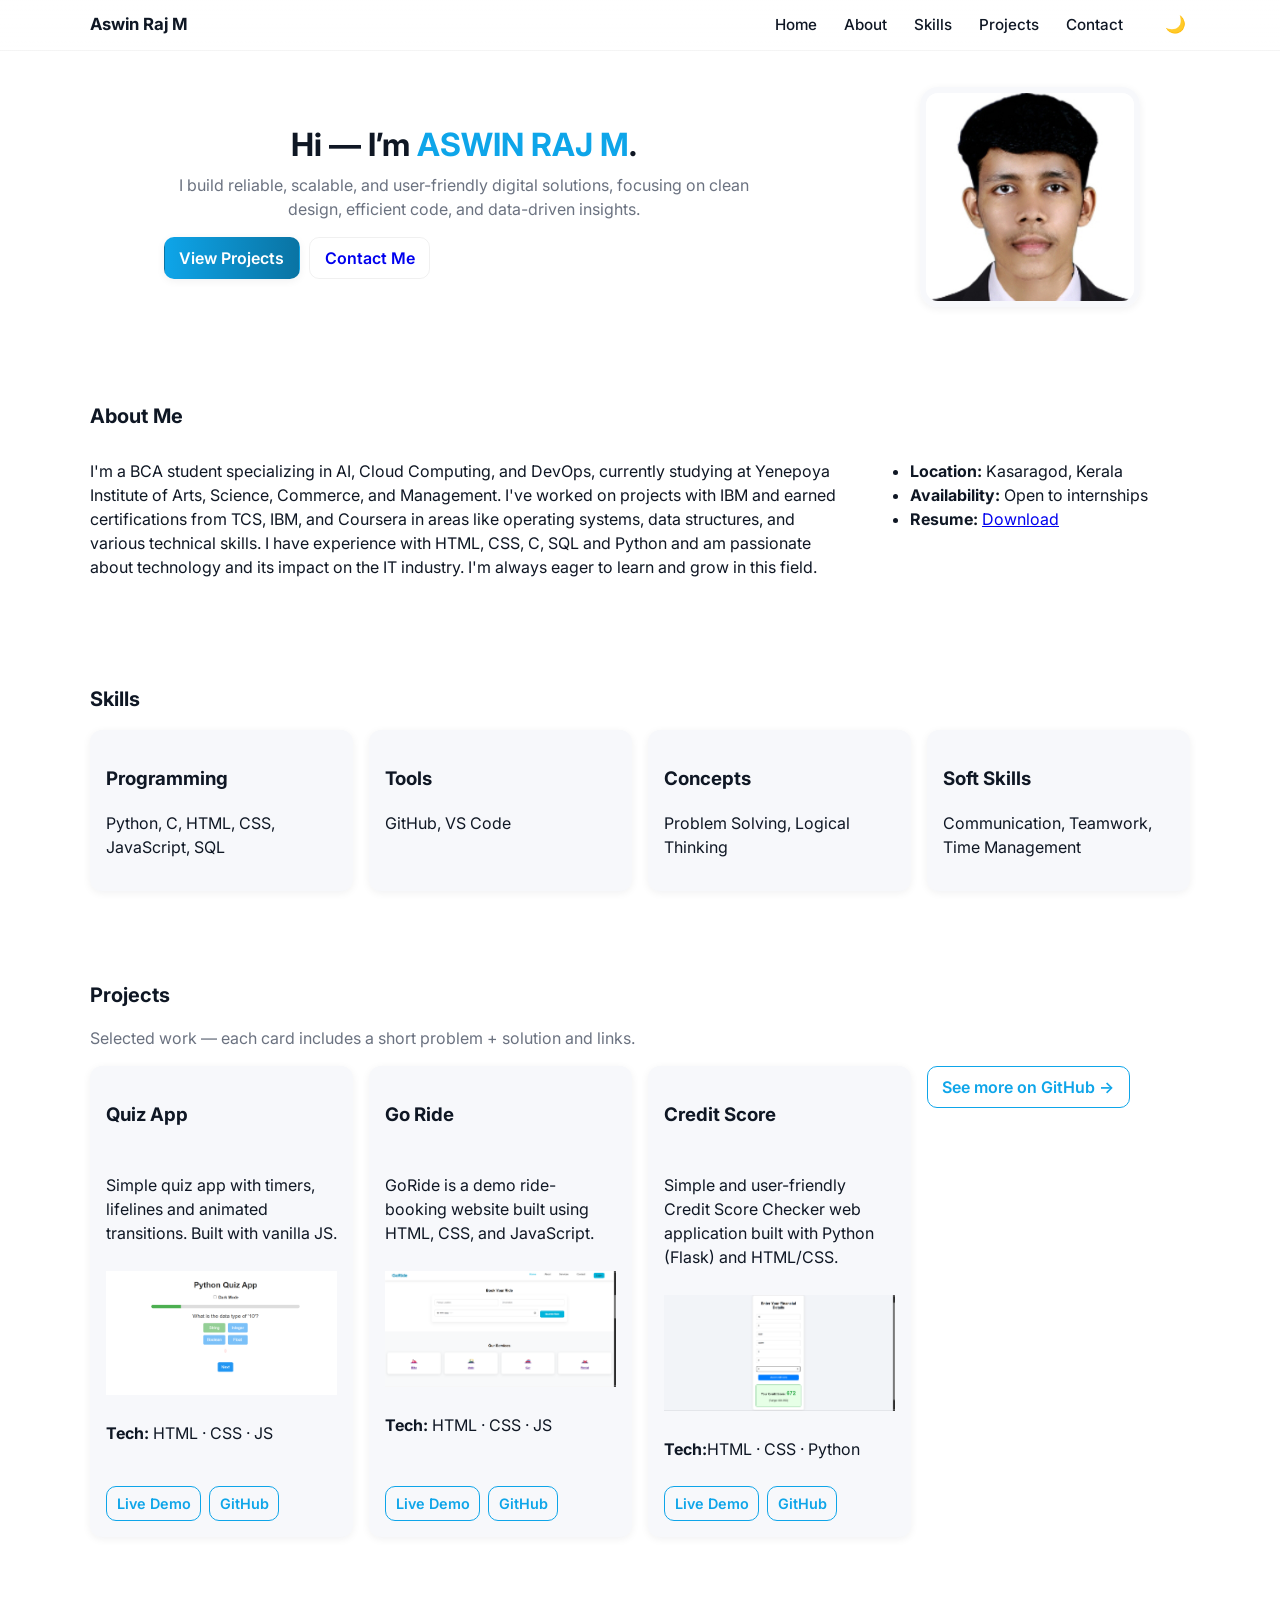
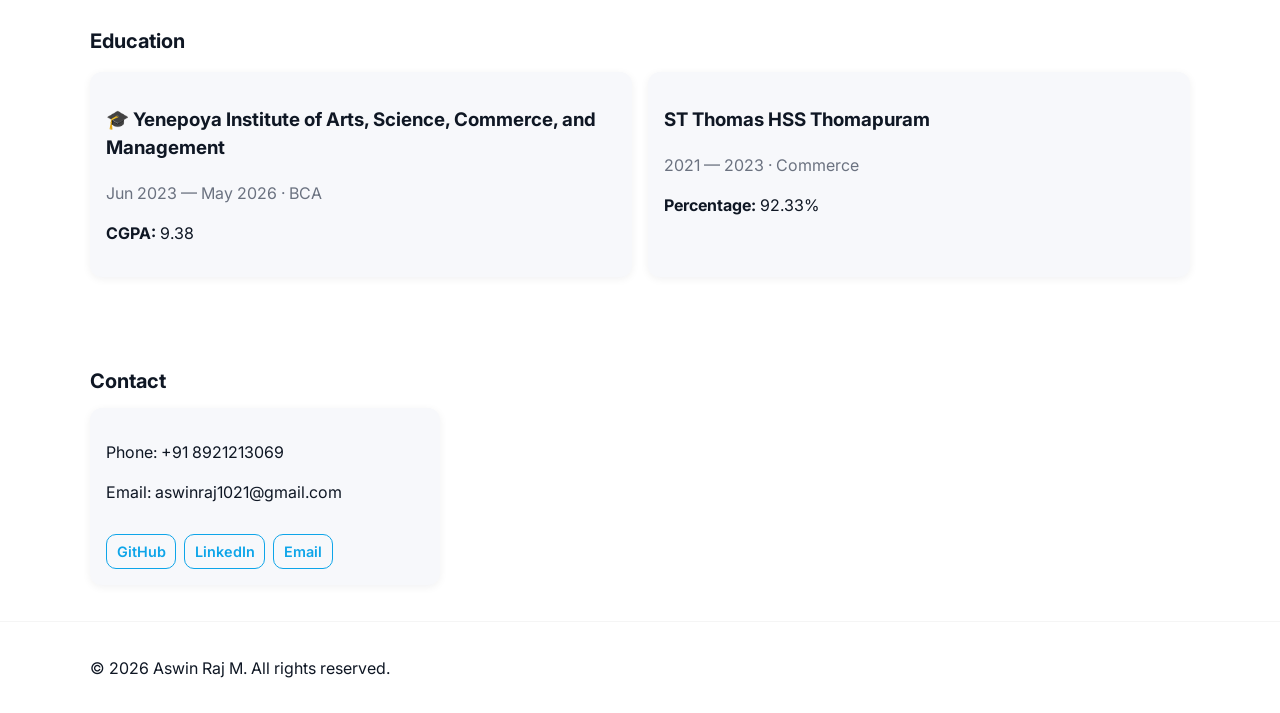
==== index.html @ d3a64cbe "Add files via upload" ====
<!doctype html>
<html lang="en">
<head>
  <meta charset="utf-8" />
  <meta name="viewport" content="width=device-width,initial-scale=1" />
  <meta name="description" content="Personal portfolio of [YOUR NAME] — Web Developer. Projects, skills, and contact." />
  <title>Aswin Raj M — Technology Enthusiast</title>

  <!-- Google Font (optional) -->
  <link href="https://fonts.googleapis.com/css2?family=Inter:wght@300;400;600;700&display=swap" rel="stylesheet">

  <!-- Stylesheet -->
  <link rel="stylesheet" href="style.css">

  <!-- SEO/Open Graph (replace placeholders) -->
  <meta property="og:title" content="[YOUR NAME] — Web Developer" />
  <meta property="og:description" content="Portfolio — Web Developer. Projects, skills, contact." />
  <meta property="og:type" content="website" />
</head>
<body class="light">

  <!-- =============================
       Header / Navigation (sticky)
       ============================= -->
  <header class="site-header" role="banner">
    <div class="container header-inner">
      <a class="brand" href="#home" aria-label="Homepage">
        <!-- Replace text with logo image if you want -->
        <strong>Aswin Raj M</strong>
      </a>

      <nav class="nav" role="navigation" aria-label="Main Navigation">
        <button id="mobile-toggle" class="mobile-toggle" aria-controls="primary-menu" aria-expanded="false" aria-label="Toggle menu">
          <span class="hamburger"></span>
        </button>

        <ul id="primary-menu" class="nav-list">
          <li><a class="nav-link" href="#home">Home</a></li>
          <li><a class="nav-link" href="#about">About</a></li>
          <li><a class="nav-link" href="#skills">Skills</a></li>
          <li><a class="nav-link" href="#projects">Projects</a></li>
          <li><a class="nav-link" href="#contact">Contact</a></li>
        </ul>
      </nav>

      <div class="header-actions">
        <button id="theme-toggle" class="btn-icon" aria-pressed="false" aria-label="Toggle dark mode">🌙</button>
        
      </div>
    </div>
  </header>

  <!-- =================
       Hero / Home
       ================= -->
  <main>
    <section id="home" class="hero section center">
      <div class="container hero-content">
        <div class="hero-text reveal">
          <h1 class="hero-title">Hi — I’m <span class="accent">ASWIN RAJ M</span>.</h1>
          <p class="hero-sub">I build reliable, scalable, and user-friendly digital solutions, focusing on clean design, efficient code, and data-driven insights.</p>
          <div class="hero-ctas">
            <a class="btn btn-primary" href="#projects">View Projects</a>
            <a class="btn btn-ghost" href="#contact">Contact Me</a>
          </div>
        </div>

        <div class="hero-media reveal">
          <!-- Optional profile image — replace src or comment out -->
          <img class="profile-photo" src="profile.jpg" alt="Aswin profile photo">
        </div>
      </div>
    </section>

    <!-- =================
         About
         ================= -->
    <section id="about" class="section container">
      <div class="section-inner">
        <h2 class="section-title reveal">About Me</h2>
        <div class="about-grid">
          <div class="about-text reveal">
            
            <p>I'm a BCA student specializing in AI, Cloud Computing, and DevOps,
currently studying at Yenepoya Institute of Arts, Science, Commerce, and
Management. I've worked on projects with IBM and earned certifications
from TCS, IBM, and Coursera in areas like operating systems, data
structures, and various technical skills. I have experience with HTML, CSS, C, SQL and
Python and am passionate about technology and its impact on the IT
industry. I'm always eager to learn and grow in this field.</p>
          
          </div>

          <aside class="about-meta reveal" aria-hidden="false">
            <ul class="meta-list">
              <li><strong>Location:</strong> Kasaragod, Kerala</li>
              <li><strong>Availability:</strong> Open to internships </li>
              <li><strong>Resume:</strong> <a href="Aswin-Resume.pdf" download>Download</a></li>
            </ul>
          </aside>
        </div>
      </div>
    </section>

    <!-- =================
         Skills
         ================= -->
    <section id="skills" class="section container">
      <h2 class="section-title reveal">Skills</h2>
      <div class="skills-grid">
        <div class="skill-card reveal" aria-label="Frontend skills">
          <h3>Programming</h3>
          <p>Python, C, HTML, CSS, JavaScript, SQL</p>
        </div>

        <div class="skill-card reveal">
          <h3>Tools</h3>
          <p>GitHub, VS Code</p>
        </div>

        <div class="skill-card reveal">
          <h3>Concepts</h3>
          <p>Problem Solving, Logical Thinking</p>
        </div>



        <div class="skill-card reveal">
          <h3>Soft Skills</h3>
          <p>Communication, Teamwork, Time Management</p>
        </div>
      </div>
    </section>

    <!-- =================
         Projects
         ================= -->
    <section id="projects" class="section container">
      <h2 class="section-title reveal">Projects</h2>
      <p class="muted reveal">Selected work — each card includes a short problem + solution and links.</p>

      <div class="projects-grid">
        <!-- Project card (copy as needed) -->
        <article class="project-card reveal">
          <h3 class="project-title">Quiz App</h3>
          <p class="project-desc">Simple quiz app with timers, lifelines and animated transitions. Built with vanilla JS.</p>
          <img src="quiz.png" class="project-img">
          <p class="project-tech"><strong>Tech:</strong> HTML · CSS · JS</p>
          <div class="project-links">
<a class="btn btn-sm btn-outline" href="https://aswinn47.github.io/Quiz-App">Live Demo</a>
            <a class="btn btn-sm btn-outline" href="https://github.com/aswinn47/Quiz-App" target="_blank" rel="noopener">GitHub</a>
          </div>
        </article>

        <article class="project-card reveal">
          <h3 class="project-title">Go Ride</h3>
          <p class="project-desc">GoRide is a demo ride-booking website built using HTML, CSS, and JavaScript.</p>
                    <img src="ride.png" class="project-img">

          <p class="project-tech"><strong>Tech:</strong> HTML · CSS · JS</p>
          <div class="project-links">
<a class="btn btn-sm btn-outline" href="https://aswinn47.github.io/Go-Ride">Live Demo</a>
            <a class="btn btn-sm btn-outline" href="https://github.com/aswinn47/Go-Ride" target="_blank" rel="noopener">GitHub</a>
          </div>
        </article>

        <article class="project-card reveal">
          <h3 class="project-title">Credit Score</h3>
          <p class="project-desc">Simple and user-friendly Credit Score Checker web application built with Python (Flask) and HTML/CSS.</p>
                    <img src="credit.png" class="project-img">

          <p class="project-tech"><strong>Tech:</strong>HTML · CSS · Python</p>
          <div class="project-links">
<a class="btn btn-sm btn-outline" href="https://credit-score-pq7e.onrender.com/">Live Demo</a>
            <a class="btn btn-sm btn-outline" href="https://github.com/aswinn47/Credit-Score" target="_blank" rel="noopener">GitHub</a>
          </div>
        </article>



      

      <div class="more-projects reveal">
        <a class="btn btn-outline" href="https://github.com/aswinn47">See more on GitHub →</a>
      </div>
    </section>

    <!-- =================
         Experience / Education (optional)
         ================= -->
<section id="experience" class="section container">
  <h2 class="section-title reveal">Education</h2>

  <div class="education-grid">

    <!-- College Card -->
    <div class="education-card reveal">
<h3>🎓 Yenepoya Institute of Arts, Science, Commerce, and Management</h3>
      <p class="muted">Jun 2023 — May 2026 · BCA</p>
      <p><strong>CGPA:</strong> 9.38</p>
    </div>

    <!-- School Card -->
    <div class="education-card reveal">
      <h3>ST Thomas HSS Thomapuram</h3>
      <p class="muted">2021 — 2023 · Commerce</p>
      <p><strong>Percentage:</strong> 92.33%</p>
    </div>

  </div>
</section>


    <!-- =================
         Contact
         ================= -->
         
<section id="contact" class="section container">
  <h2 class="section-title reveal">Contact</h2>

  <!-- ADD THIS DIV -->
  <div class="contact-wrapper">
    
    <aside class="contact-info reveal" aria-label="Contact information">
      <p>Phone: +91 8921213069</p>
      <p>Email: aswinraj1021@gmail.com</p>
<br>
<div class="socials">
  <a class="btn btn-sm btn-outline" href="https://github.com/Aswinn47">GitHub</a>
  <a class="btn btn-sm btn-outline" href="https://www.linkedin.com/in/aswinraj21">LinkedIn</a>
  <a class="btn btn-sm btn-outline" href="mailto:aswinraj1021@gmail.com">Email</a>
</div>

    </aside>

  </div> <!-- END contact-wrapper -->
</section>

  </main>

  <!-- =================
       Footer
       ================= -->
  <footer class="site-footer">
    <div class="container footer-inner">
      <p>© <span id="year"></span> Aswin Raj M. All rights reserved.</p>
    </div>
  </footer>

  <!-- Scripts -->
  <script src="script.js" defer></script>
</body>
</html>
---- style.css ----
/* ===========================================
   Basic reset, typography, and layout vars
   =========================================== */

:root{
  --bg: #ffffff;
  --panel: #f7f8fb;
  --text: #0f1724;
  --muted: #6b7280;
  --accent: #0ea5e9; /* primary accent color — change here */
  --glass: rgba(255,255,255,0.6);
  --radius: 12px;
  --shadow-sm: 0 2px 8px rgba(15,23,36,0.06);
  --max-width: 1100px;
  --gap: 1.25rem;
  --transition: 320ms cubic-bezier(.2,.9,.3,1);
  --focus: 3px solid color-mix(in srgb, var(--accent) 30%, #000 0%);
  font-family: 'Inter', system-ui, -apple-system, 'Segoe UI', Roboto, 'Helvetica Neue', Arial;
  font-size: 16px;
  color-scheme: light;
}

/* dark theme overrides */
body.dark{
  --bg: #0b1220;
  --panel: #07101a;
  --text: #e6eef6;
  --muted: #9aa7b6;
  --glass: rgba(255,255,255,0.03);
  --shadow-sm: 0 6px 18px rgba(2,6,23,0.6);
  color-scheme: dark;
}

* { box-sizing: border-box; }
html,body { height:100%; }
body {
  margin:0;
  background: var(--bg);
  color:var(--text);
  -webkit-font-smoothing:antialiased;
  -moz-osx-font-smoothing:grayscale;
  scroll-behavior:smooth; /* simple smooth scroll */
  line-height:1.5;
}

/* Panels */
.skill-card,
.project-card,
.contact-form-card {
  background: var(--panel);
}

/* Smooth transitions on cards and buttons */
.skill-card,
.project-card,
.btn,
.btn-outline {
  transition: var(--transition);
}


/* Container */
.container {
  width:calc(100% - 2.5rem);
  max-width:var(--max-width);
  margin:0 auto;
}

/* Header */
.site-header {
  width:100%;
  position:sticky;
  top:0;
  z-index:60;
  backdrop-filter: blur(6px);
  background: linear-gradient(180deg, rgba(255,255,255,0.7), rgba(255,255,255,0.55));
  border-bottom: 1px solid rgba(0,0,0,0.04);
}

body.dark .site-header {
  background: linear-gradient(180deg, rgba(7,16,26,0.75), rgba(7,16,26,0.6));
  border-bottom-color: rgba(255,255,255,0.04);
}

.header-inner {
  display:flex;
  align-items:center;
  gap:var(--gap);
  padding:0.65rem 0;
}

/* Brand */
.brand { text-decoration:none; color:var(--text); font-weight:700; font-size:1.05rem; }

/* Nav */
.nav { margin-left:auto; display:flex; align-items:center; gap:1rem; }
.nav-list { display:flex; gap:0.5rem; list-style:none; margin:0; padding:0; }
.nav-list a { text-decoration:none; color:var(--text); padding:0.45rem 0.6rem; border-radius:8px; font-weight:500; font-size:0.95rem; }
.nav-list a:focus, .nav-list a:hover { background:var(--panel); outline:none; box-shadow:var(--shadow-sm); transform:translateY(-1px); transition:var(--transition); }
body.dark .nav-list a:hover { background: rgba(255,255,255,0.02); }

/* Header actions */
.header-actions { display:flex; gap:0.5rem; align-items:center; margin-left:0.5rem; }
.btn { display:inline-block; padding:0.5rem 0.9rem; border-radius:10px; text-decoration:none; font-weight:600; border:1px solid transparent; cursor:pointer; background:transparent; }
.btn-primary { background:linear-gradient(90deg,var(--accent), color-mix(in srgb,var(--accent) 70%, black)); color:white; box-shadow:var(--shadow-sm); }
.btn-ghost { border:1px solid rgba(0,0,0,0.06); }
.btn-sm { padding:0.35rem 0.6rem; font-size:0.9rem; }

/* General button hover + lift */
.btn:hover {
  transform: translateY(-2px);
  transition: var(--transition);
}

/* Primary (Live Demo) button */
.btn-primary {
  transition: var(--transition);
}
.btn-primary:hover {
  background: var(--accent);
  color: white;
  box-shadow: 0 8px 20px rgba(14,165,233,0.4);
}

/* Outline button (GitHub) - base + hover */
.btn-outline {
  border: 1px solid var(--accent);
  color: var(--accent);
  background: transparent;
  transition: var(--transition);
}
.btn-outline:hover {
  background: var(--accent);
  color: white;
  border-color: var(--accent);
}


/* Mobile toggle */
.mobile-toggle { display:none; background:none; border:0; cursor:pointer; padding:0.35rem; border-radius:8px; }
.hamburger { width:20px; height:2px; display:block; background:var(--text); position:relative; }
.hamburger::before, .hamburger::after { content:""; position:absolute; width:20px; height:2px; left:0; background:var(--text); transition:var(--transition); }
.hamburger::before { top:-6px; } .hamburger::after { top:6px; }

/* Hero */
.hero { padding:3.75rem 0; }
.hero-content { display:grid; grid-template-columns: 1fr 320px; gap:2rem; align-items:center; }
.hero-title { font-size:2rem; margin:0 0 0.25rem; }
.hero-sub { margin:0 0 1rem; color:var(--muted); max-width:60ch; }
.hero-ctas { display:flex; gap:0.6rem; align-items:center; }
.profile-photo { width:220px; height:220px; object-fit:cover; border-radius:18px; border:6px solid var(--panel); box-shadow:var(--shadow-sm); }

/* Sections */
.section { padding:2.25rem 0; }
.section-title { font-size:1.25rem; margin-bottom:0.75rem; }
.muted { color:var(--muted); }

/* About */
.about-grid { display:grid; grid-template-columns: 1fr 320px; gap:1.25rem; align-items:start; }

/* Skills */
.skills-grid { display:grid; grid-template-columns: repeat(auto-fit, minmax(200px,1fr)); gap:1rem; margin-top:1rem; }
.skill-card { background:var(--panel); padding:1rem; border-radius:12px; box-shadow:var(--shadow-sm); }
.skill-card:hover {
  transform: translateY(-6px);
  box-shadow: 0 12px 30px rgba(0,0,0,0.12);
  transition: var(--transition);
}

/* Projects */
.projects-grid { display:grid; grid-template-columns: repeat(auto-fit, minmax(240px,1fr)); gap:1rem; margin-top:1rem; }
.project-card { background:var(--panel); padding:1rem; border-radius:12px; box-shadow:var(--shadow-sm); display:flex; flex-direction:column; gap:0.6rem; }
.project-card:hover {
  transform: translateY(-6px);
  box-shadow: 0 12px 30px rgba(0,0,0,0.12);
  transition: var(--transition);
}

/* Keep buttons in project links aligned */
.project-links { margin-top:auto; display:flex; gap:0.5rem; align-items:center; }

/* Timeline */
.timeline { list-style:none; padding:0; margin:0; display:grid; gap:1rem; }

/* Contact */
.contact-grid { display:grid; grid-template-columns: 1fr 320px; gap:1rem; align-items:start; }
.contact-form-card, .contact-info { background:var(--panel); padding:1rem; border-radius:12px; box-shadow:var(--shadow-sm); }
.form-row { display:flex; flex-direction:column; gap:0.35rem; margin-bottom:0.7rem; }
input, textarea { padding:0.6rem; border-radius:8px; border:1px solid rgba(0,0,0,0.06); background:transparent; color:var(--text); }
input:focus, textarea:focus { outline:none; box-shadow:var(--shadow-sm); border-color:var(--accent); }


/* Contact card hover effect (same as skills/projects) */
.contact-info:hover {
  transform: translateY(-6px);
  box-shadow: 0 12px 30px rgba(0,0,0,0.12);
  border: 1px solid var(--accent);
  transition: var(--transition);
}

.contact-info {
  transition: var(--transition);
}



/* Footer */
.site-footer { padding:1.1rem 0; border-top:1px solid rgba(0,0,0,0.04); background:transparent; }
.footer-inner { display:flex; justify-content:space-between; gap:1rem; align-items:center; }

/* Reveal animations (default hidden) */
.reveal { opacity:0; transform:translateY(12px); transition:opacity 520ms ease, transform 520ms ease; }
.reveal.visible { opacity:1; transform:none; }

/* Responsive */
@media (max-width: 980px) {
  .hero-content, .about-grid, .contact-grid { grid-template-columns: 1fr; }
  .nav-list { display:none; position:absolute; right:1rem; top:68px; background:var(--panel); flex-direction:column; padding:0.75rem; border-radius:12px; box-shadow:var(--shadow-sm); }
  .nav-list.open { display:flex; }
  .mobile-toggle { display:block; }
  .header-inner { gap:0.5rem; }
  .profile-photo { width:160px; height:160px; }
}

/* Accessibility focus states */
a:focus, button:focus, input:focus, textarea:focus { outline: none; box-shadow: 0 0 0 4px color-mix(in srgb, var(--accent) 16%, transparent); border-radius:8px; }

/* Utility */
.center { text-align:center; }
.center .hero-content { justify-items:center; }
.accent { color:var(--accent); }

/* Small helpers */
.btn-icon { border:0; background:transparent; cursor:pointer; font-size:1.05rem; padding:0.25rem; border-radius:8px; }
.icon-link { display:inline-block; margin-right:0.4rem; }

/* End of stylesheet */


/* Contact wrapper: narrow left-aligned card */
.contact-wrapper {
  max-width: 350px;
  margin-left: 0; /* left aligned inside .container */
}

/* Contact card styling */
.contact-info {
  background: var(--panel);
  padding: 1rem;
  border-radius: 12px;
  box-shadow: var(--shadow-sm);
}

.contact-info p {
  margin-bottom: 0.4rem;
}


/* Subtle accent border on hover for cards */
.project-card:hover,
.skill-card:hover {
  border: 1px solid var(--accent);
}


.socials {
  display: flex;
  gap: 0.5rem;
  flex-wrap: wrap;
}




/* Education section grid */
.education-grid {
  display: grid;
  grid-template-columns: repeat(auto-fit, minmax(280px, 1fr));
  gap: 1rem;
  margin-top: 1rem;
}

/* Education cards (same style as projects & skills) */
.education-card {
  background: var(--panel);
  padding: 1rem;
  border-radius: 12px;
  box-shadow: var(--shadow-sm);
  transition: var(--transition);
}

/* Hover effect like others */
.education-card:hover {
  transform: translateY(-6px);
  box-shadow: 0 12px 30px rgba(0,0,0,0.12);
  border: 1px solid var(--accent);
}

.nav-list a {
  position: relative;
}

.nav-list a::after {
  content: "";
  position: absolute;
  left: 0;
  bottom: -3px;
  width: 0;
  height: 2px;
  background: var(--accent);
  transition: var(--transition);
}

.nav-list a:hover::after {
  width: 100%;
}


.nav-list a:hover {
  background: rgba(255,255,255,0.1);
  backdrop-filter: blur(6px);
  border: 1px solid rgba(255,255,255,0.2);
}
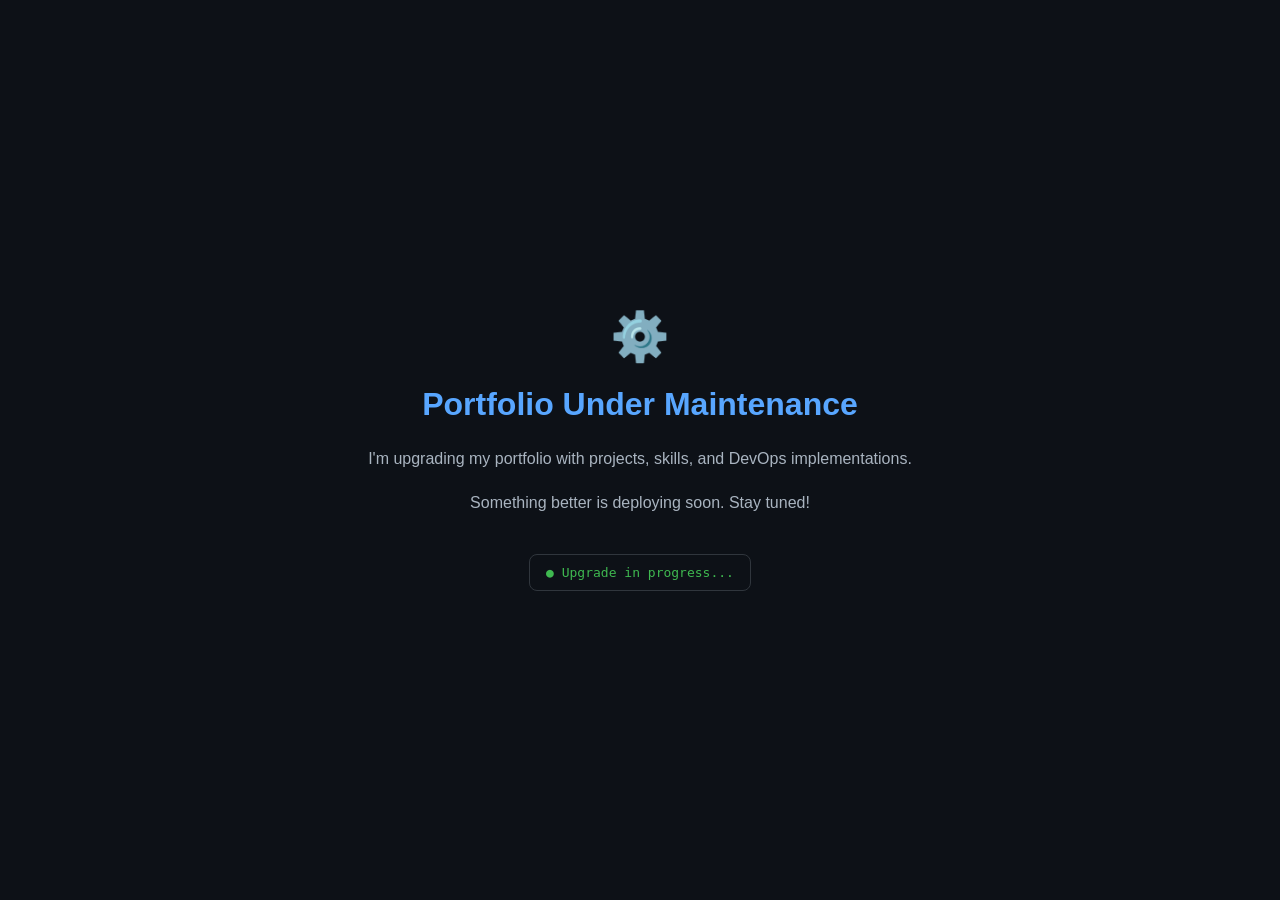
==== commit dc8fb7a8: "Create maintenance page for portfolio updates This HTML file serves as a maintenance page for the po" ====
--- a/index.html
+++ b/index.html
@@ -1,253 +1,64 @@
-<!doctype html>
+
+<!DOCTYPE html>
 <html lang="en">
 <head>
-  <meta charset="utf-8" />
-  <meta name="viewport" content="width=device-width,initial-scale=1" />
-  <meta name="description" content="Personal portfolio of [YOUR NAME] — Web Developer. Projects, skills, and contact." />
-  <title>Aswin Raj M — Technology Enthusiast</title>
+  <meta charset="UTF-8">
+  <meta name="viewport" content="width=device-width, initial-scale=1.0">
+  <title>Portfolio Under Maintenance</title>
+  <style>
+    body {
+      margin: 0;
+      min-height: 100vh;
+      display: flex;
+      align-items: center;
+      justify-content: center;
+      background: #0d1117;
+      color: #e6edf3;
+      font-family: Arial, sans-serif;
+      text-align: center;
+    }
 
-  <!-- Google Font (optional) -->
-  <link href="https://fonts.googleapis.com/css2?family=Inter:wght@300;400;600;700&display=swap" rel="stylesheet">
+    .container {
+      padding: 30px;
+      max-width: 550px;
+    }
 
-  <!-- Stylesheet -->
-  <link rel="stylesheet" href="style.css">
+    .icon {
+      font-size: 48px;
+      margin-bottom: 20px;
+    }
 
-  <!-- SEO/Open Graph (replace placeholders) -->
-  <meta property="og:title" content="[YOUR NAME] — Web Developer" />
-  <meta property="og:description" content="Portfolio — Web Developer. Projects, skills, contact." />
-  <meta property="og:type" content="website" />
+    h1 {
+      font-size: 32px;
+      color: #58a6ff;
+    }
+
+    p {
+      color: #a9b4c0;
+      line-height: 1.8;
+    }
+
+    .status {
+      display: inline-block;
+      margin-top: 20px;
+      padding: 10px 16px;
+      border: 1px solid #30363d;
+      border-radius: 8px;
+      color: #3fb950;
+      font-family: monospace;
+    }
+  </style>
 </head>
-<body class="light">
-
-  <!-- =============================
-       Header / Navigation (sticky)
-       ============================= -->
-  <header class="site-header" role="banner">
-    <div class="container header-inner">
-      <a class="brand" href="#home" aria-label="Homepage">
-        <!-- Replace text with logo image if you want -->
-        <strong>Aswin Raj M</strong>
-      </a>
-
-      <nav class="nav" role="navigation" aria-label="Main Navigation">
-        <button id="mobile-toggle" class="mobile-toggle" aria-controls="primary-menu" aria-expanded="false" aria-label="Toggle menu">
-          <span class="hamburger"></span>
-        </button>
-
-        <ul id="primary-menu" class="nav-list">
-          <li><a class="nav-link" href="#home">Home</a></li>
-          <li><a class="nav-link" href="#about">About</a></li>
-          <li><a class="nav-link" href="#skills">Skills</a></li>
-          <li><a class="nav-link" href="#projects">Projects</a></li>
-          <li><a class="nav-link" href="#contact">Contact</a></li>
-        </ul>
-      </nav>
-
-      <div class="header-actions">
-        <button id="theme-toggle" class="btn-icon" aria-pressed="false" aria-label="Toggle dark mode">🌙</button>
-        
-      </div>
-    </div>
-  </header>
-
-  <!-- =================
-       Hero / Home
-       ================= -->
-  <main>
-    <section id="home" class="hero section center">
-      <div class="container hero-content">
-        <div class="hero-text reveal">
-          <h1 class="hero-title">Hi — I’m <span class="accent">ASWIN RAJ M</span>.</h1>
-          <p class="hero-sub">I build reliable, scalable, and user-friendly digital solutions, focusing on clean design, efficient code, and data-driven insights.</p>
-          <div class="hero-ctas">
-            <a class="btn btn-primary" href="#projects">View Projects</a>
-            <a class="btn btn-ghost" href="#contact">Contact Me</a>
-          </div>
-        </div>
-
-        <div class="hero-media reveal">
-          <!-- Optional profile image — replace src or comment out -->
-          <img class="profile-photo" src="profile.jpg" alt="Aswin profile photo">
-        </div>
-      </div>
-    </section>
-
-    <!-- =================
-         About
-         ================= -->
-    <section id="about" class="section container">
-      <div class="section-inner">
-        <h2 class="section-title reveal">About Me</h2>
-        <div class="about-grid">
-          <div class="about-text reveal">
-            
-            <p>I'm a BCA student specializing in AI, Cloud Computing, and DevOps,
-currently studying at Yenepoya Institute of Arts, Science, Commerce, and
-Management. I've worked on projects with IBM and earned certifications
-from TCS, IBM, and Coursera in areas like operating systems, data
-structures, and various technical skills. I have experience with HTML, CSS, C, SQL and
-Python and am passionate about technology and its impact on the IT
-industry. I'm always eager to learn and grow in this field.</p>
-          
-          </div>
-
-          <aside class="about-meta reveal" aria-hidden="false">
-            <ul class="meta-list">
-              <li><strong>Location:</strong> Kasaragod, Kerala</li>
-              <li><strong>Availability:</strong> Open to internships </li>
-              <li><strong>Resume:</strong> <a href="Aswin-Resume.pdf" download>Download</a></li>
-            </ul>
-          </aside>
-        </div>
-      </div>
-    </section>
-
-    <!-- =================
-         Skills
-         ================= -->
-    <section id="skills" class="section container">
-      <h2 class="section-title reveal">Skills</h2>
-      <div class="skills-grid">
-        <div class="skill-card reveal" aria-label="Frontend skills">
-          <h3>Programming</h3>
-          <p>Python, C, HTML, CSS, JavaScript, SQL</p>
-        </div>
-
-        <div class="skill-card reveal">
-          <h3>Tools</h3>
-          <p>GitHub, VS Code</p>
-        </div>
-
-        <div class="skill-card reveal">
-          <h3>Concepts</h3>
-          <p>Problem Solving, Logical Thinking</p>
-        </div>
-
-
-
-        <div class="skill-card reveal">
-          <h3>Soft Skills</h3>
-          <p>Communication, Teamwork, Time Management</p>
-        </div>
-      </div>
-    </section>
-
-    <!-- =================
-         Projects
-         ================= -->
-    <section id="projects" class="section container">
-      <h2 class="section-title reveal">Projects</h2>
-      <p class="muted reveal">Selected work — each card includes a short problem + solution and links.</p>
-
-      <div class="projects-grid">
-        <!-- Project card (copy as needed) -->
-        <article class="project-card reveal">
-          <h3 class="project-title">Quiz App</h3>
-          <p class="project-desc">Simple quiz app with timers, lifelines and animated transitions. Built with vanilla JS.</p>
-          <img src="quiz.png" class="project-img">
-          <p class="project-tech"><strong>Tech:</strong> HTML · CSS · JS</p>
-          <div class="project-links">
-<a class="btn btn-sm btn-outline" href="https://aswinn47.github.io/Quiz-App">Live Demo</a>
-            <a class="btn btn-sm btn-outline" href="https://github.com/aswinn47/Quiz-App" target="_blank" rel="noopener">GitHub</a>
-          </div>
-        </article>
-
-        <article class="project-card reveal">
-          <h3 class="project-title">Go Ride</h3>
-          <p class="project-desc">GoRide is a demo ride-booking website built using HTML, CSS, and JavaScript.</p>
-                    <img src="ride.png" class="project-img">
-
-          <p class="project-tech"><strong>Tech:</strong> HTML · CSS · JS</p>
-          <div class="project-links">
-<a class="btn btn-sm btn-outline" href="https://aswinn47.github.io/Go-Ride">Live Demo</a>
-            <a class="btn btn-sm btn-outline" href="https://github.com/aswinn47/Go-Ride" target="_blank" rel="noopener">GitHub</a>
-          </div>
-        </article>
-
-        <article class="project-card reveal">
-          <h3 class="project-title">Credit Score</h3>
-          <p class="project-desc">Simple and user-friendly Credit Score Checker web application built with Python (Flask) and HTML/CSS.</p>
-                    <img src="credit.png" class="project-img">
-
-          <p class="project-tech"><strong>Tech:</strong>HTML · CSS · Python</p>
-          <div class="project-links">
-<a class="btn btn-sm btn-outline" href="https://credit-score-pq7e.onrender.com/">Live Demo</a>
-            <a class="btn btn-sm btn-outline" href="https://github.com/aswinn47/Credit-Score" target="_blank" rel="noopener">GitHub</a>
-          </div>
-        </article>
-
-
-
-      
-
-      <div class="more-projects reveal">
-        <a class="btn btn-outline" href="https://github.com/aswinn47">See more on GitHub →</a>
-      </div>
-    </section>
-
-    <!-- =================
-         Experience / Education (optional)
-         ================= -->
-<section id="experience" class="section container">
-  <h2 class="section-title reveal">Education</h2>
-
-  <div class="education-grid">
-
-    <!-- College Card -->
-    <div class="education-card reveal">
-<h3>🎓 Yenepoya Institute of Arts, Science, Commerce, and Management</h3>
-      <p class="muted">Jun 2023 — May 2026 · BCA</p>
-      <p><strong>CGPA:</strong> 9.38</p>
-    </div>
-
-    <!-- School Card -->
-    <div class="education-card reveal">
-      <h3>ST Thomas HSS Thomapuram</h3>
-      <p class="muted">2021 — 2023 · Commerce</p>
-      <p><strong>Percentage:</strong> 92.33%</p>
-    </div>
-
-  </div>
-</section>
-
-
-    <!-- =================
-         Contact
-         ================= -->
-         
-<section id="contact" class="section container">
-  <h2 class="section-title reveal">Contact</h2>
-
-  <!-- ADD THIS DIV -->
-  <div class="contact-wrapper">
-    
-    <aside class="contact-info reveal" aria-label="Contact information">
-      <p>Phone: +91 8921213069</p>
-      <p>Email: aswinraj1021@gmail.com</p>
-<br>
-<div class="socials">
-  <a class="btn btn-sm btn-outline" href="https://github.com/Aswinn47">GitHub</a>
-  <a class="btn btn-sm btn-outline" href="https://www.linkedin.com/in/aswinraj21">LinkedIn</a>
-  <a class="btn btn-sm btn-outline" href="mailto:aswinraj1021@gmail.com">Email</a>
-</div>
-
-    </aside>
-
-  </div> <!-- END contact-wrapper -->
-</section>
-
+<body>
+  <main class="container">
+    <div class="icon">⚙️</div>
+    <h1>Portfolio Under Maintenance</h1>
+    <p>
+      I'm upgrading my portfolio with projects,
+      skills, and DevOps implementations.
+    </p>
+    <p>Something better is deploying soon. Stay tuned!</p>
+    <div class="status">● Upgrade in progress...</div>
   </main>
-
-  <!-- =================
-       Footer
-       ================= -->
-  <footer class="site-footer">
-    <div class="container footer-inner">
-      <p>© <span id="year"></span> Aswin Raj M. All rights reserved.</p>
-    </div>
-  </footer>
-
-  <!-- Scripts -->
-  <script src="script.js" defer></script>
 </body>
-</html>+</html>
